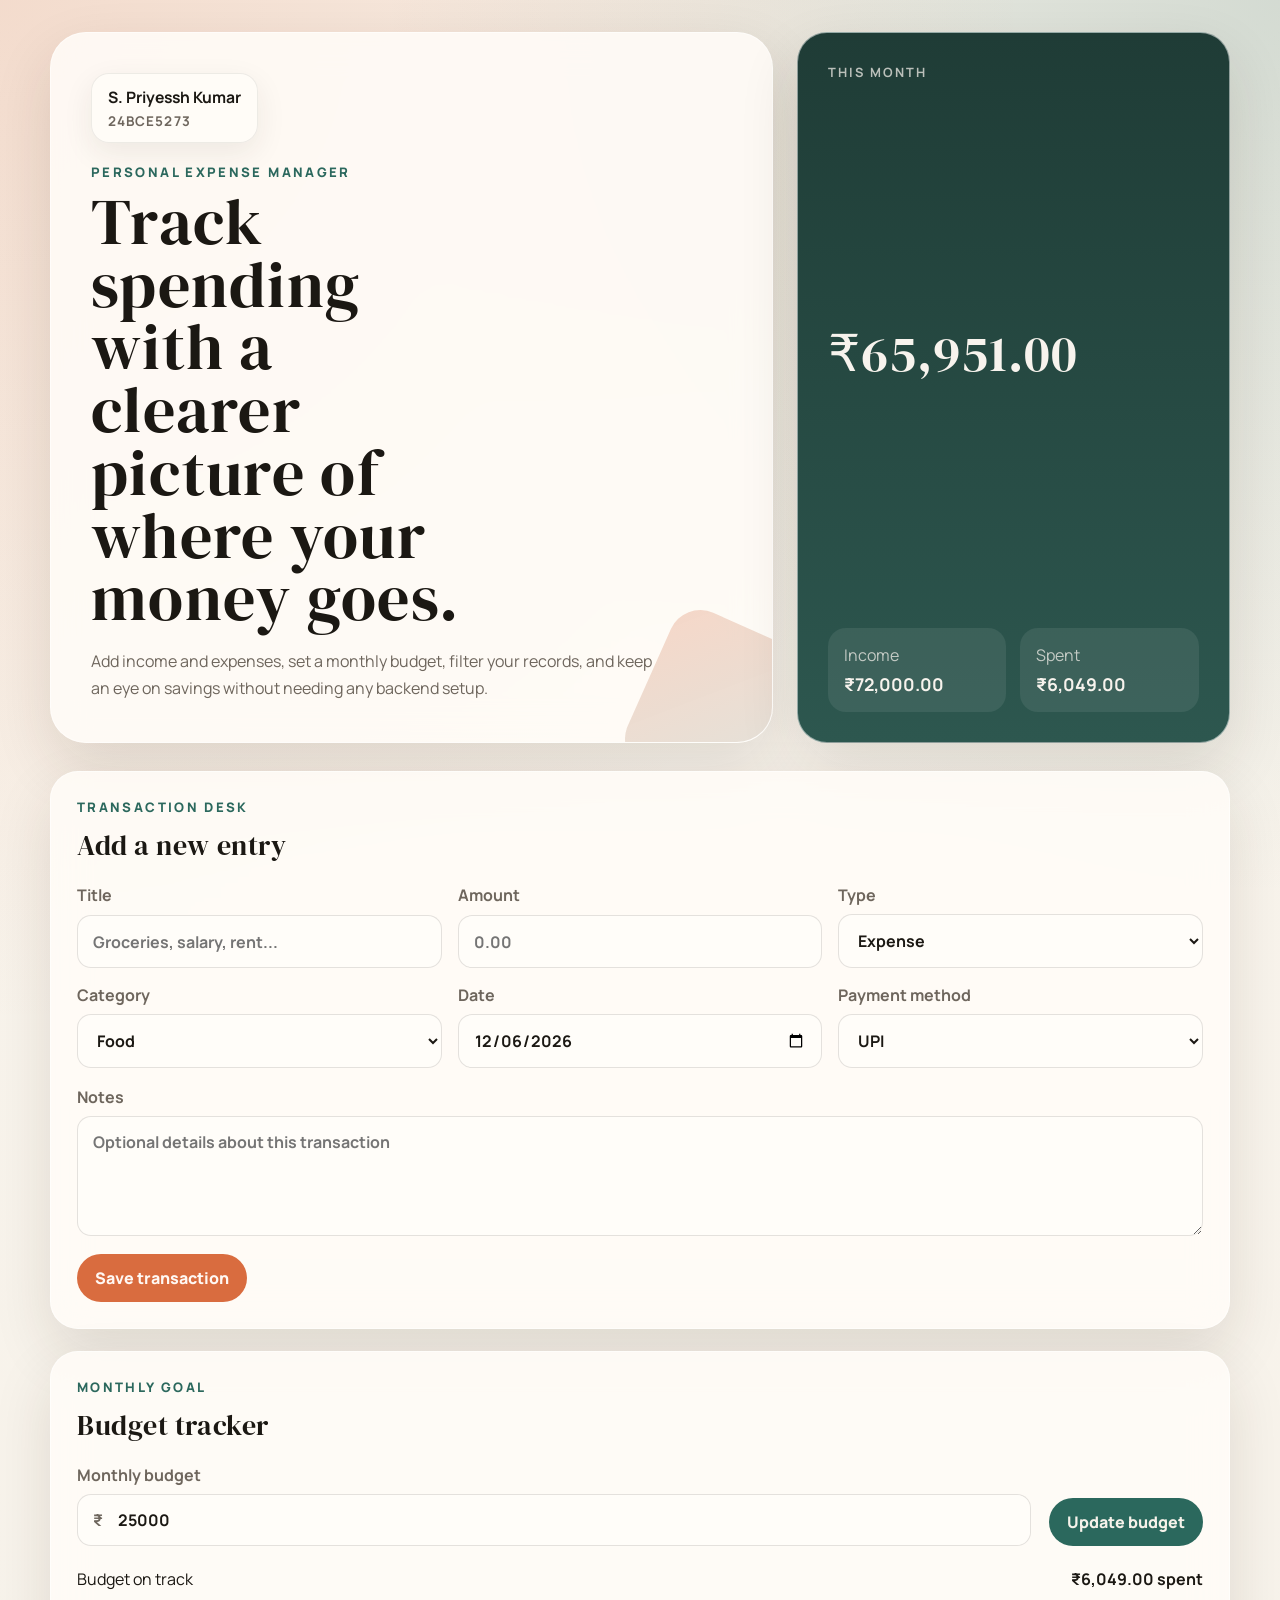
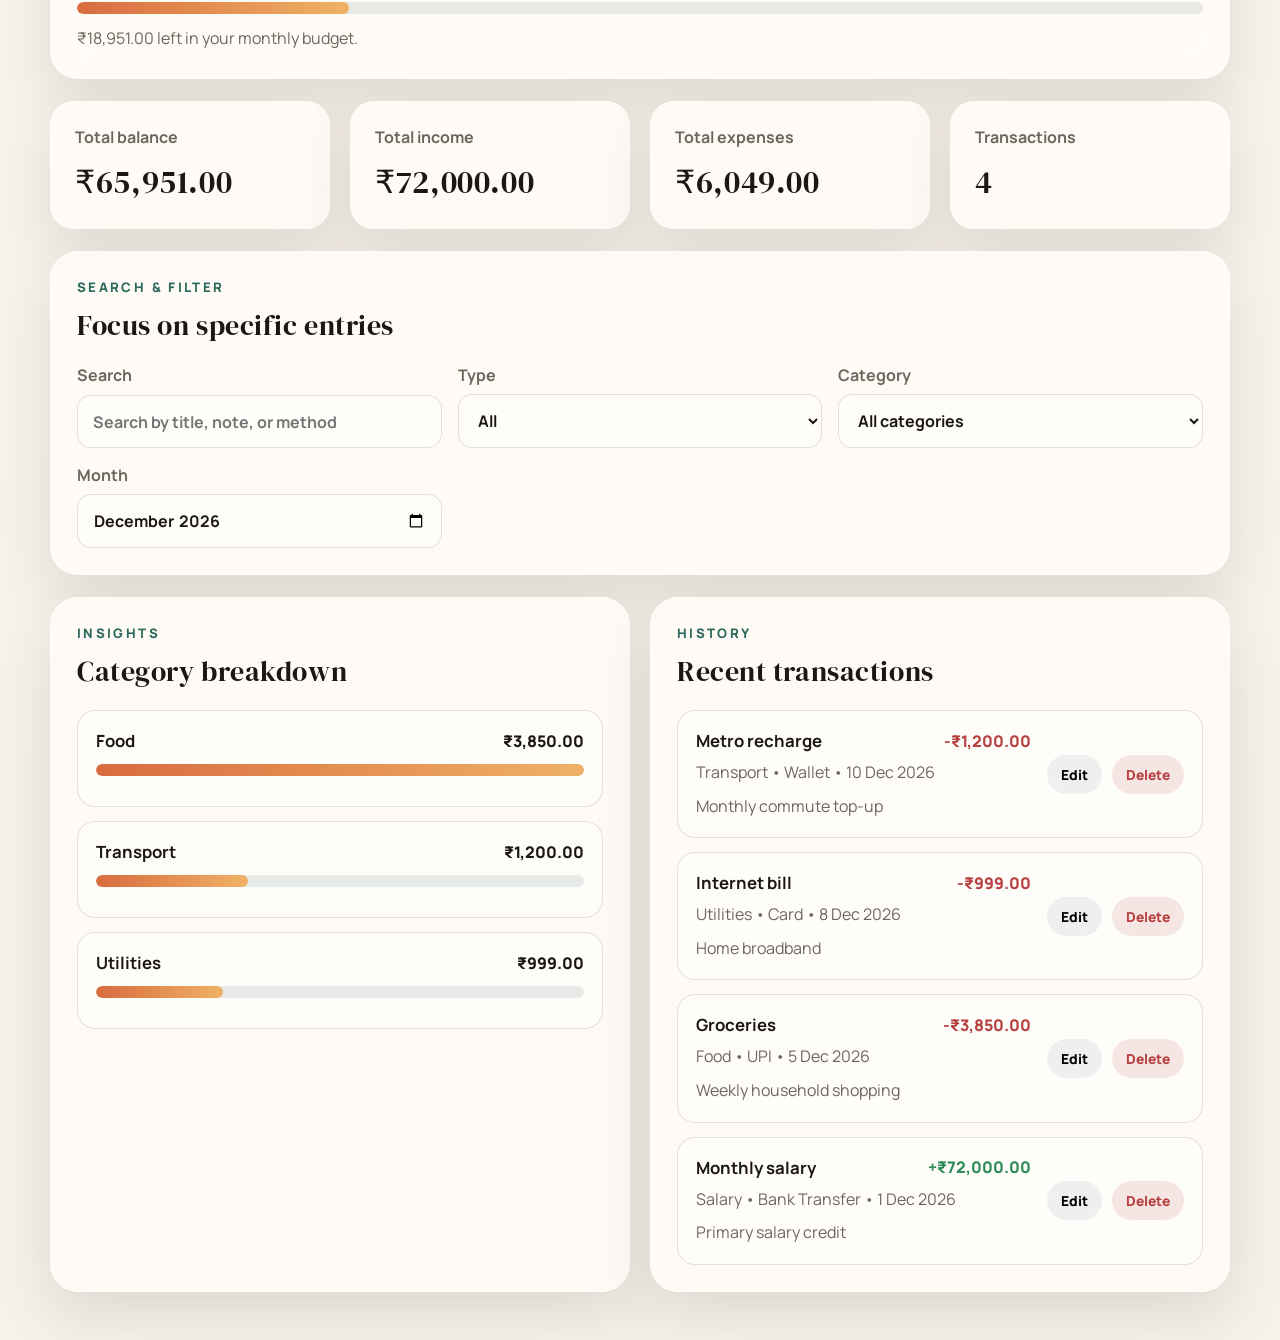
==== index.html @ 0be326af "Add files via upload" ====
<!DOCTYPE html>
<html lang="en">
<head>
  <meta charset="UTF-8">
  <meta name="viewport" content="width=device-width, initial-scale=1.0">
  <title>LedgerLeaf | Personal Expense Manager</title>
  <link rel="preconnect" href="https://fonts.googleapis.com">
  <link rel="preconnect" href="https://fonts.gstatic.com" crossorigin>
  <link href="https://fonts.googleapis.com/css2?family=DM+Serif+Display:ital@0;1&family=Manrope:wght@400;500;600;700;800&display=swap" rel="stylesheet">
  <link rel="stylesheet" href="styles.css">
</head>
<body>
  <div class="page-shell">
    <header class="hero">
      <div class="hero__copy">
        <div class="identity-badge" aria-label="Student details">
          <strong>S. Priyessh Kumar</strong>
          <span>24BCE5273</span>
        </div>
        <p class="eyebrow">Personal Expense Manager</p>
        <h1>Track spending with a clearer picture of where your money goes.</h1>
        <p class="hero__text">
          Add income and expenses, set a monthly budget, filter your records, and keep an eye on savings without needing any backend setup.
        </p>
      </div>
      <div class="hero__card">
        <p class="hero__label">This month</p>
        <h2 id="heroNet">₹0.00</h2>
        <div class="hero__stats">
          <div>
            <span>Income</span>
            <strong id="heroIncome">₹0.00</strong>
          </div>
          <div>
            <span>Spent</span>
            <strong id="heroExpense">₹0.00</strong>
          </div>
        </div>
      </div>
    </header>

    <main class="dashboard">
      <section class="panel panel--form">
        <div class="panel__header">
          <div>
            <p class="section-kicker">Transaction Desk</p>
            <h2 id="formTitle">Add a new entry</h2>
          </div>
          <button id="cancelEditBtn" class="button button--ghost hidden" type="button">Cancel edit</button>
        </div>

        <form id="transactionForm" class="transaction-form">
          <div class="form-grid">
            <label>
              <span>Title</span>
              <input id="title" name="title" type="text" placeholder="Groceries, salary, rent..." required>
            </label>

            <label>
              <span>Amount</span>
              <input id="amount" name="amount" type="number" min="0.01" step="0.01" placeholder="0.00" required>
            </label>

            <label>
              <span>Type</span>
              <select id="type" name="type" required>
                <option value="expense">Expense</option>
                <option value="income">Income</option>
              </select>
            </label>

            <label>
              <span>Category</span>
              <select id="category" name="category" required></select>
            </label>

            <label>
              <span>Date</span>
              <input id="date" name="date" type="date" required>
            </label>

            <label>
              <span>Payment method</span>
              <select id="paymentMethod" name="paymentMethod" required>
                <option value="UPI">UPI</option>
                <option value="Card">Card</option>
                <option value="Cash">Cash</option>
                <option value="Bank Transfer">Bank Transfer</option>
                <option value="Wallet">Wallet</option>
              </select>
            </label>
          </div>

          <label>
            <span>Notes</span>
            <textarea id="notes" name="notes" rows="4" placeholder="Optional details about this transaction"></textarea>
          </label>

          <div class="form-actions">
            <button class="button button--primary" id="submitBtn" type="submit">Save transaction</button>
          </div>
        </form>
      </section>

      <section class="panel panel--budget">
        <div class="panel__header">
          <div>
            <p class="section-kicker">Monthly Goal</p>
            <h2>Budget tracker</h2>
          </div>
        </div>

        <form id="budgetForm" class="budget-form">
          <label>
            <span>Monthly budget</span>
            <div class="budget-input">
              <span>₹</span>
              <input id="budgetInput" type="number" min="0" step="0.01" placeholder="Set your monthly limit">
            </div>
          </label>
          <button class="button button--secondary" type="submit">Update budget</button>
        </form>

        <div class="budget-progress">
          <div class="budget-progress__labels">
            <span id="budgetStatus">No budget set yet</span>
            <strong id="budgetSpent">₹0.00 spent</strong>
          </div>
          <div class="progress-track" aria-hidden="true">
            <div id="budgetBar" class="progress-fill"></div>
          </div>
          <p id="budgetMeta" class="muted">Set a budget to see how your expenses compare this month.</p>
        </div>
      </section>

      <section class="stats-grid">
        <article class="stat-card">
          <p>Total balance</p>
          <h3 id="totalBalance">₹0.00</h3>
        </article>
        <article class="stat-card">
          <p>Total income</p>
          <h3 id="totalIncome">₹0.00</h3>
        </article>
        <article class="stat-card">
          <p>Total expenses</p>
          <h3 id="totalExpenses">₹0.00</h3>
        </article>
        <article class="stat-card">
          <p>Transactions</p>
          <h3 id="transactionCount">0</h3>
        </article>
      </section>

      <section class="panel panel--filters">
        <div class="panel__header">
          <div>
            <p class="section-kicker">Search & Filter</p>
            <h2>Focus on specific entries</h2>
          </div>
        </div>

        <div class="filter-grid">
          <label>
            <span>Search</span>
            <input id="searchInput" type="search" placeholder="Search by title, note, or method">
          </label>
          <label>
            <span>Type</span>
            <select id="filterType">
              <option value="all">All</option>
              <option value="expense">Expense</option>
              <option value="income">Income</option>
            </select>
          </label>
          <label>
            <span>Category</span>
            <select id="filterCategory">
              <option value="all">All categories</option>
            </select>
          </label>
          <label>
            <span>Month</span>
            <input id="filterMonth" type="month">
          </label>
        </div>
      </section>

      <section class="content-grid">
        <section class="panel">
          <div class="panel__header">
            <div>
              <p class="section-kicker">Insights</p>
              <h2>Category breakdown</h2>
            </div>
          </div>
          <div id="insightsList" class="insights-list"></div>
        </section>

        <section class="panel">
          <div class="panel__header">
            <div>
              <p class="section-kicker">History</p>
              <h2>Recent transactions</h2>
            </div>
          </div>
          <div id="transactionList" class="transaction-list"></div>
        </section>
      </section>
    </main>
  </div>

  <template id="transactionItemTemplate">
    <article class="transaction-item">
      <div class="transaction-item__main">
        <div class="transaction-item__top">
          <h3 class="transaction-title"></h3>
          <p class="transaction-amount"></p>
        </div>
        <div class="transaction-meta"></div>
        <p class="transaction-notes"></p>
      </div>
      <div class="transaction-actions">
        <button class="button button--tiny edit-btn" type="button">Edit</button>
        <button class="button button--tiny button--danger delete-btn" type="button">Delete</button>
      </div>
    </article>
  </template>

  <template id="insightItemTemplate">
    <article class="insight-item">
      <div class="insight-item__head">
        <h3 class="insight-category"></h3>
        <strong class="insight-value"></strong>
      </div>
      <div class="progress-track" aria-hidden="true">
        <div class="insight-bar"></div>
      </div>
    </article>
  </template>

  <script src="script.js"></script>
</body>
</html>
---- styles.css ----
:root {
  --bg: #f6f2ea;
  --surface: rgba(255, 252, 247, 0.88);
  --text: #1b1813;
  --muted: #6e665d;
  --line: rgba(36, 29, 17, 0.12);
  --primary: #d96c3f;
  --primary-deep: #b75329;
  --secondary: #2b685d;
  --danger: #b74141;
  --income: #2e8b57;
  --expense: #b74141;
  --shadow: 0 24px 60px rgba(48, 35, 20, 0.12);
  --radius-lg: 28px;
}

* {
  box-sizing: border-box;
}

body {
  margin: 0;
  min-height: 100vh;
  font-family: "Manrope", sans-serif;
  color: var(--text);
  background:
    radial-gradient(circle at top left, rgba(217, 108, 63, 0.18), transparent 32%),
    radial-gradient(circle at top right, rgba(43, 104, 93, 0.18), transparent 28%),
    linear-gradient(180deg, #f9f4ec 0%, var(--bg) 100%);
}

button,
input,
select,
textarea {
  font: inherit;
}

.page-shell {
  width: min(1180px, calc(100% - 32px));
  margin: 0 auto;
  padding: 32px 0 48px;
}

.hero {
  display: grid;
  grid-template-columns: 1.5fr 0.9fr;
  gap: 24px;
  align-items: stretch;
  margin-bottom: 28px;
}

.hero__copy,
.hero__card,
.panel,
.stat-card {
  background: var(--surface);
  border: 1px solid rgba(255, 255, 255, 0.5);
  backdrop-filter: blur(18px);
  box-shadow: var(--shadow);
}

.hero__copy {
  border-radius: 36px;
  padding: 40px;
  position: relative;
  overflow: hidden;
}

.identity-badge {
  display: inline-grid;
  gap: 4px;
  margin-bottom: 20px;
  padding: 12px 16px;
  border-radius: 18px;
  background: rgba(255, 253, 249, 0.82);
  border: 1px solid rgba(36, 29, 17, 0.08);
  box-shadow: 0 10px 30px rgba(48, 35, 20, 0.08);
}

.identity-badge strong {
  font-size: 0.98rem;
}

.identity-badge span {
  color: var(--muted);
  font-size: 0.84rem;
  font-weight: 700;
  letter-spacing: 0.08em;
}

.hero__copy::after {
  content: "";
  position: absolute;
  inset: auto -40px -55px auto;
  width: 170px;
  height: 170px;
  border-radius: 32px;
  background: linear-gradient(135deg, rgba(217, 108, 63, 0.25), rgba(43, 104, 93, 0.15));
  transform: rotate(24deg);
}

.eyebrow,
.section-kicker {
  margin: 0 0 10px;
  color: var(--secondary);
  font-size: 0.82rem;
  text-transform: uppercase;
  letter-spacing: 0.18em;
  font-weight: 800;
}

.hero h1,
.panel h2,
.hero__card h2,
.stat-card h3 {
  margin: 0;
  font-family: "DM Serif Display", serif;
  font-weight: 400;
  letter-spacing: 0.02em;
}

.hero h1 {
  font-size: clamp(2.4rem, 5vw, 4.3rem);
  line-height: 0.98;
  max-width: 12ch;
}

.hero__text {
  max-width: 58ch;
  color: var(--muted);
  margin: 18px 0 0;
  line-height: 1.7;
}

.hero__card {
  border-radius: 30px;
  padding: 30px;
  display: flex;
  flex-direction: column;
  justify-content: space-between;
  background: linear-gradient(180deg, #1f3c36 0%, #2d574f 100%);
  color: #f7f3ed;
}

.hero__label {
  margin: 0;
  color: rgba(247, 243, 237, 0.72);
  text-transform: uppercase;
  letter-spacing: 0.16em;
  font-size: 0.8rem;
  font-weight: 700;
}

.hero__card h2 {
  margin: 14px 0 18px;
  font-size: clamp(2.2rem, 4vw, 3.5rem);
}

.hero__stats {
  display: grid;
  grid-template-columns: repeat(2, minmax(0, 1fr));
  gap: 14px;
}

.hero__stats div {
  padding: 16px;
  border-radius: 18px;
  background: rgba(255, 255, 255, 0.08);
}

.hero__stats span {
  color: rgba(247, 243, 237, 0.72);
}

.muted {
  color: var(--muted);
}

.hero__stats strong {
  display: block;
  margin-top: 6px;
  font-size: 1.1rem;
}

.dashboard {
  display: grid;
  gap: 22px;
}

.panel {
  border-radius: var(--radius-lg);
  padding: 26px;
}

.panel__header {
  display: flex;
  justify-content: space-between;
  gap: 16px;
  align-items: start;
  margin-bottom: 20px;
}

.panel h2 {
  font-size: 1.75rem;
}

.transaction-form,
.budget-form {
  display: grid;
  gap: 18px;
}

.form-grid,
.filter-grid {
  display: grid;
  grid-template-columns: repeat(3, minmax(0, 1fr));
  gap: 16px;
}

label {
  display: grid;
  gap: 8px;
  color: var(--muted);
  font-weight: 700;
}

input,
select,
textarea {
  width: 100%;
  border: 1px solid var(--line);
  border-radius: 14px;
  padding: 14px 15px;
  background: #fffdf9;
  color: var(--text);
  outline: none;
  transition: border-color 180ms ease, box-shadow 180ms ease, transform 180ms ease;
}

input:focus,
select:focus,
textarea:focus {
  border-color: rgba(217, 108, 63, 0.7);
  box-shadow: 0 0 0 4px rgba(217, 108, 63, 0.12);
}

textarea {
  resize: vertical;
  min-height: 120px;
}

.button {
  border: 0;
  border-radius: 999px;
  padding: 13px 18px;
  font-weight: 800;
  cursor: pointer;
  transition: transform 180ms ease, opacity 180ms ease, background 180ms ease;
}

.button:hover {
  transform: translateY(-1px);
}

.button--primary {
  background: var(--primary);
  color: #fff8f4;
}

.button--primary:hover {
  background: var(--primary-deep);
}

.button--secondary {
  background: var(--secondary);
  color: #f6f2ea;
}

.button--ghost {
  background: rgba(27, 24, 19, 0.06);
  color: var(--text);
}

.button--tiny {
  padding: 10px 14px;
  font-size: 0.86rem;
}

.button--danger {
  background: rgba(183, 65, 65, 0.12);
  color: var(--danger);
}

.hidden {
  display: none;
}

.budget-form {
  grid-template-columns: minmax(0, 1fr) auto;
  align-items: end;
}

.budget-input {
  display: grid;
  grid-template-columns: auto 1fr;
  align-items: center;
  border: 1px solid var(--line);
  border-radius: 14px;
  background: #fffdf9;
  overflow: hidden;
}

.budget-input span {
  padding-left: 15px;
  color: var(--muted);
}

.budget-input input {
  border: 0;
  box-shadow: none;
}

.budget-progress {
  margin-top: 22px;
}

.budget-progress__labels,
.insight-item__head,
.transaction-item__top {
  display: flex;
  justify-content: space-between;
  gap: 14px;
  align-items: center;
}

.progress-track {
  width: 100%;
  height: 12px;
  border-radius: 999px;
  overflow: hidden;
  background: rgba(43, 104, 93, 0.11);
  margin: 12px 0;
}

.progress-fill,
.insight-bar {
  height: 100%;
  width: 0;
  border-radius: inherit;
  background: linear-gradient(90deg, #d96c3f 0%, #efb166 100%);
  transition: width 280ms ease;
}

.stats-grid,
.content-grid {
  display: grid;
  grid-template-columns: repeat(2, minmax(0, 1fr));
  gap: 20px;
}

.stats-grid {
  grid-template-columns: repeat(4, minmax(0, 1fr));
}

.stat-card {
  padding: 24px;
  border-radius: 24px;
}

.stat-card p {
  margin: 0;
  color: var(--muted);
  font-weight: 700;
}

.stat-card h3 {
  margin-top: 12px;
  font-size: 2rem;
}

.insights-list,
.transaction-list {
  display: grid;
  gap: 14px;
}

.insight-item,
.transaction-item {
  border: 1px solid var(--line);
  border-radius: 18px;
  padding: 18px;
  background: #fffdf9;
}

.transaction-item {
  display: grid;
  grid-template-columns: minmax(0, 1fr) auto;
  gap: 16px;
  align-items: center;
}

.transaction-title,
.insight-category {
  margin: 0;
  font-size: 1.05rem;
}

.transaction-amount,
.insight-value {
  margin: 0;
  font-weight: 800;
}

.transaction-meta,
.transaction-notes,
#budgetMeta {
  margin: 8px 0 0;
  color: var(--muted);
  line-height: 1.6;
}

.transaction-notes:empty {
  display: none;
}

.transaction-actions {
  display: flex;
  gap: 10px;
}

.income {
  color: var(--income);
}

.expense {
  color: var(--expense);
}

.empty-state {
  margin: 0;
  padding: 18px;
  border-radius: 18px;
  background: rgba(43, 104, 93, 0.08);
  color: var(--muted);
}

@media (max-width: 980px) {
  .hero,
  .content-grid,
  .stats-grid,
  .form-grid,
  .filter-grid {
    grid-template-columns: 1fr;
  }

  .budget-form {
    grid-template-columns: 1fr;
  }

  .hero__copy {
    padding: 30px;
  }
}

@media (max-width: 640px) {
  .page-shell {
    width: min(100% - 18px, 100%);
    padding-top: 18px;
  }

  .panel,
  .hero__copy,
  .hero__card,
  .stat-card {
    border-radius: 22px;
    padding: 20px;
  }

  .transaction-item {
    grid-template-columns: 1fr;
  }

  .transaction-actions {
    justify-content: flex-start;
  }
}
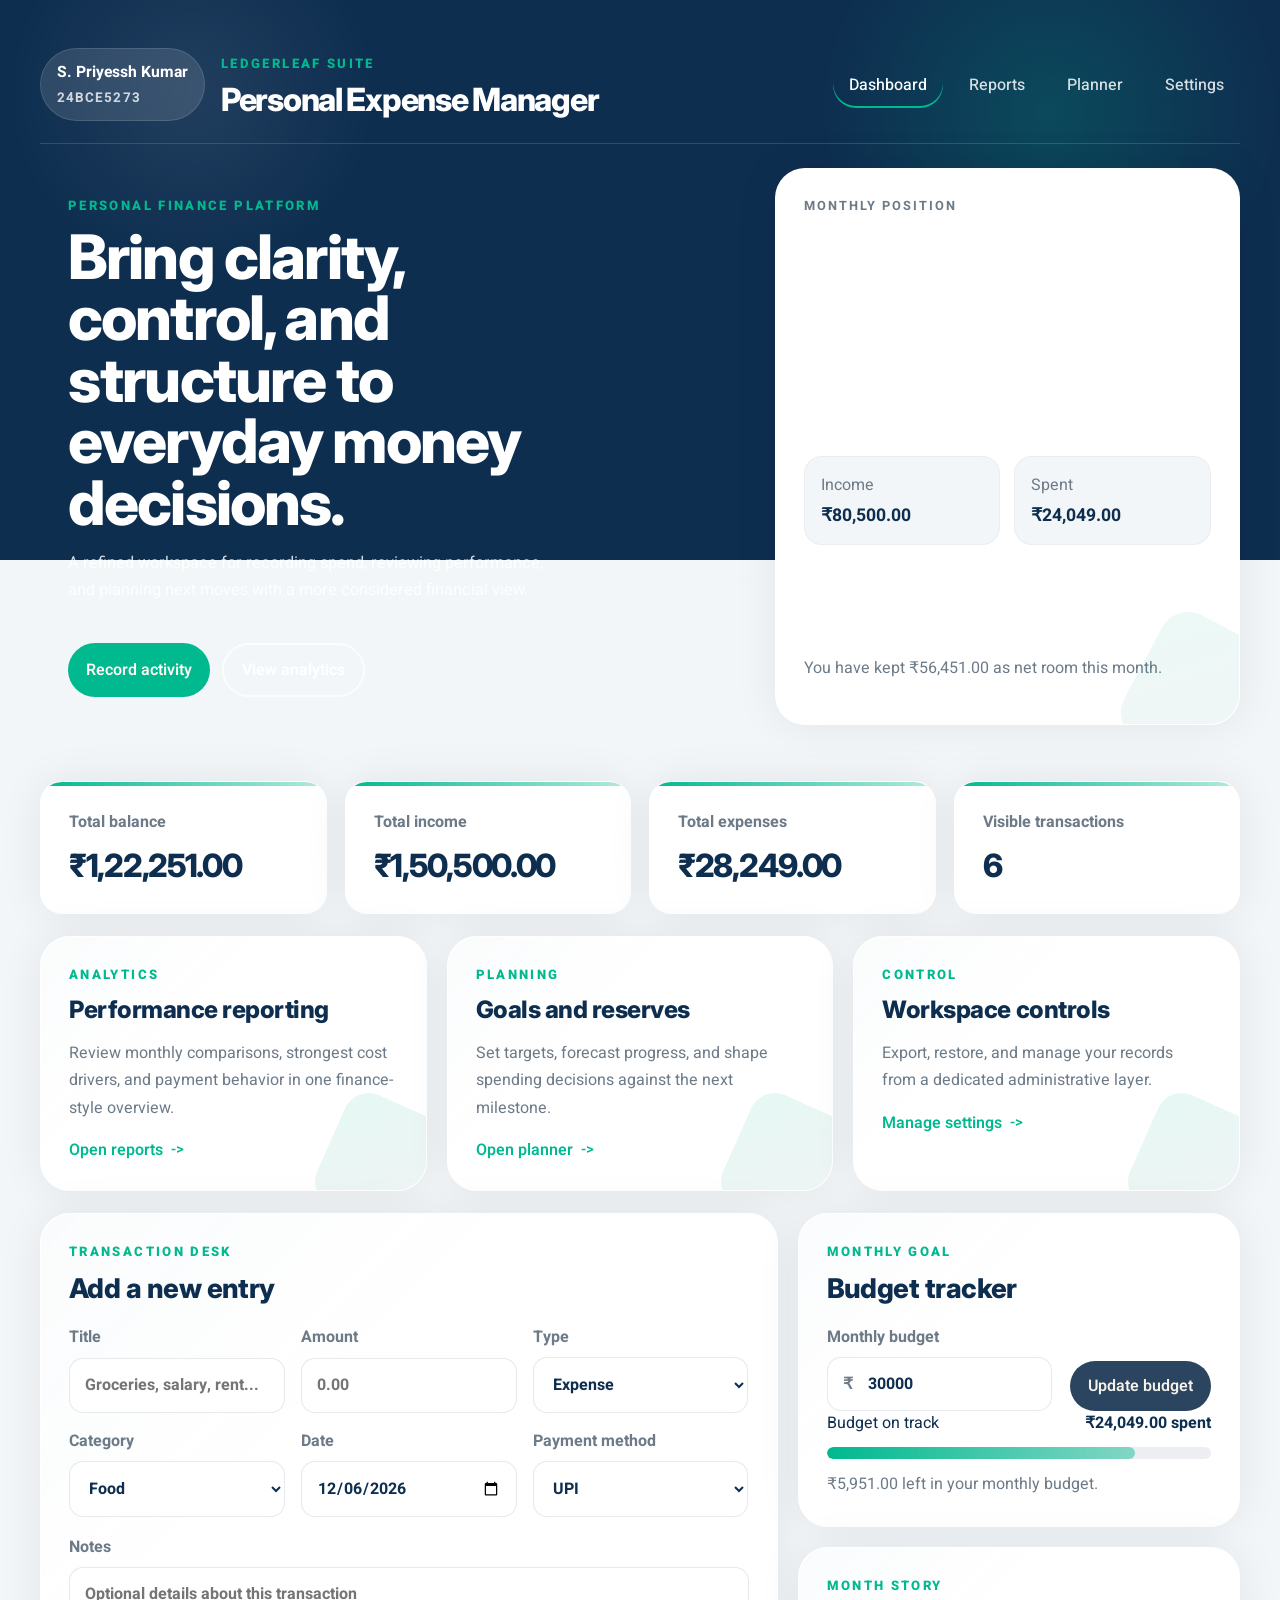
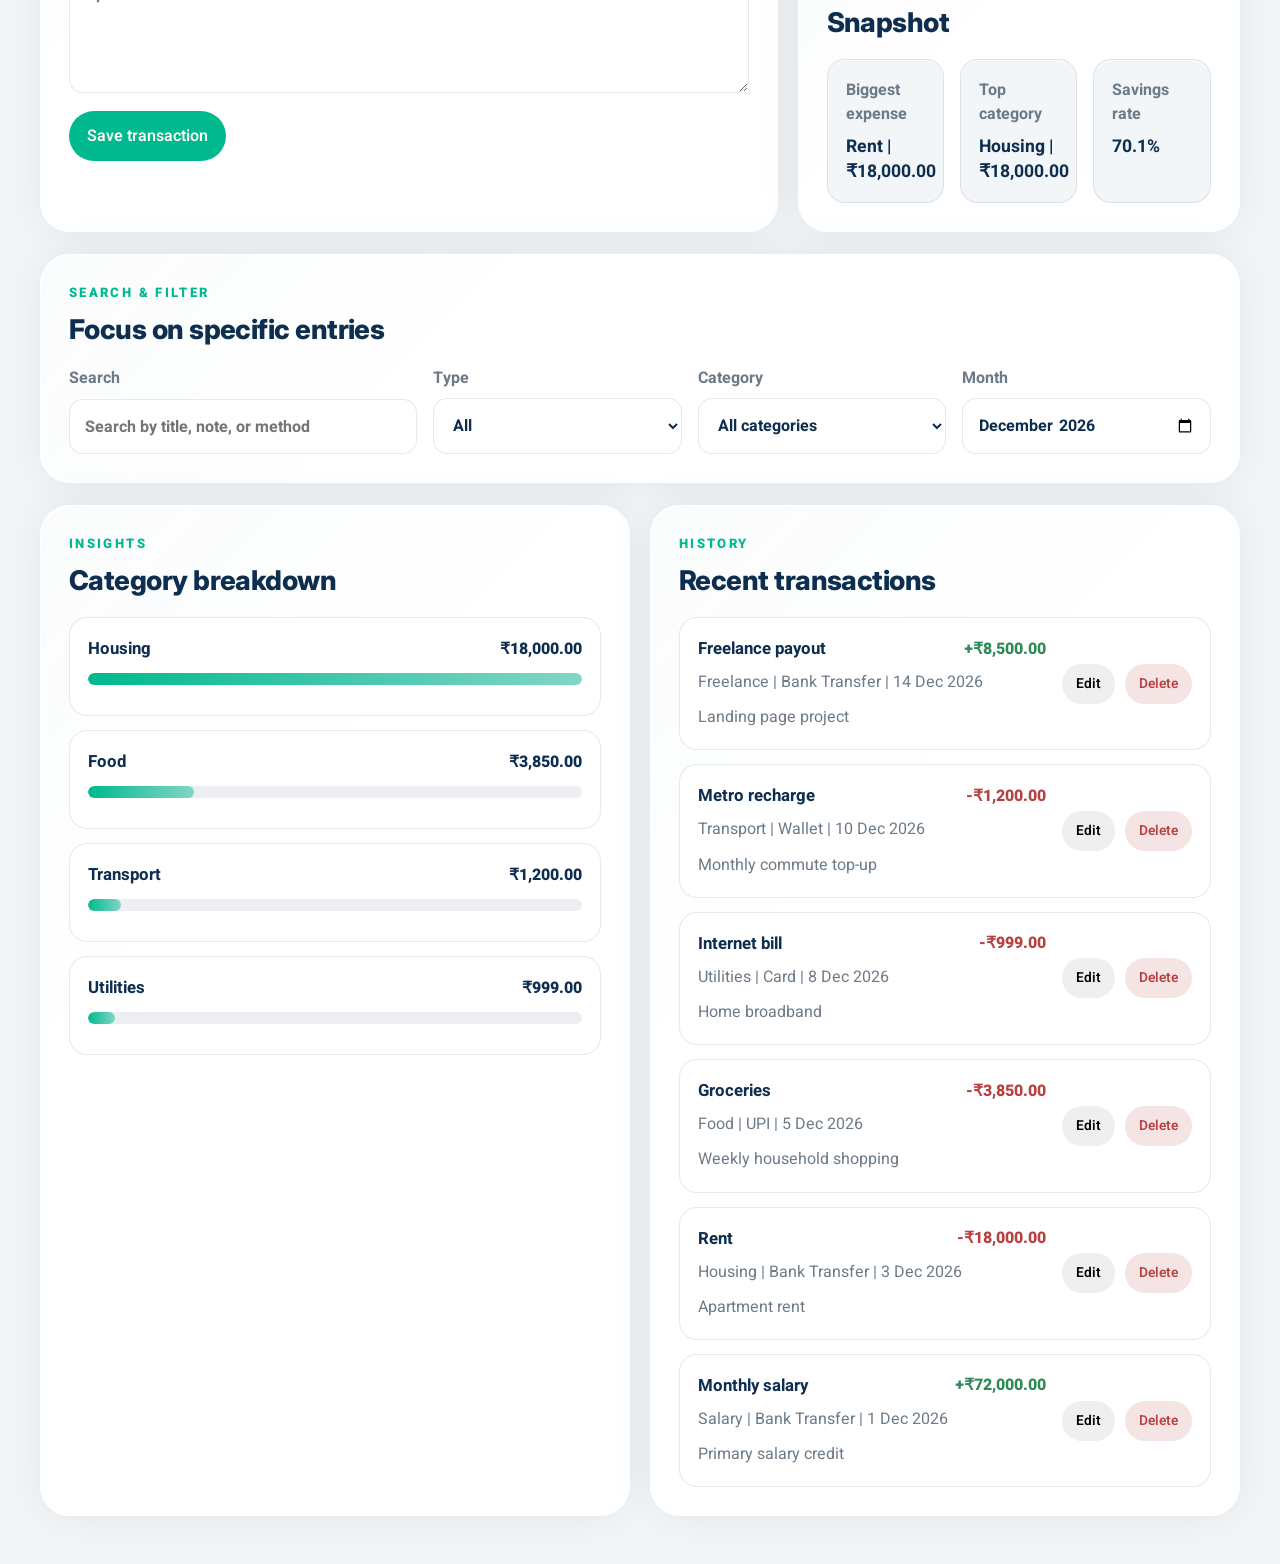
==== commit 1f6c9979: "Add files via upload" ====
--- a/index.html
+++ b/index.html
@@ -3,153 +3,216 @@
 <head>
   <meta charset="UTF-8">
   <meta name="viewport" content="width=device-width, initial-scale=1.0">
-  <title>LedgerLeaf | Personal Expense Manager</title>
+  <title>LedgerLeaf | Dashboard</title>
   <link rel="preconnect" href="https://fonts.googleapis.com">
   <link rel="preconnect" href="https://fonts.gstatic.com" crossorigin>
-  <link href="https://fonts.googleapis.com/css2?family=DM+Serif+Display:ital@0;1&family=Manrope:wght@400;500;600;700;800&display=swap" rel="stylesheet">
+  <link href="https://fonts.googleapis.com/css2?family=Heebo:wght@400;500;600&family=Inter:wght@700;800&display=swap" rel="stylesheet">
   <link rel="stylesheet" href="styles.css">
 </head>
-<body>
+<body data-page="dashboard">
   <div class="page-shell">
-    <header class="hero">
-      <div class="hero__copy">
+    <header class="topbar">
+      <div class="brand-lockup">
         <div class="identity-badge" aria-label="Student details">
           <strong>S. Priyessh Kumar</strong>
           <span>24BCE5273</span>
         </div>
-        <p class="eyebrow">Personal Expense Manager</p>
-        <h1>Track spending with a clearer picture of where your money goes.</h1>
+        <div>
+          <p class="eyebrow">LedgerLeaf Suite</p>
+          <h1 class="brand-title">Personal Expense Manager</h1>
+        </div>
+      </div>
+      <nav class="nav-pills" aria-label="Primary">
+        <a class="nav-pill is-active" href="index.html">Dashboard</a>
+        <a class="nav-pill" href="reports.html">Reports</a>
+        <a class="nav-pill" href="planner.html">Planner</a>
+        <a class="nav-pill" href="settings.html">Settings</a>
+      </nav>
+    </header>
+
+    <section class="hero">
+      <div class="hero__copy">
+        <p class="eyebrow">Personal Finance Platform</p>
+        <h2>Bring clarity, control, and structure to everyday money decisions.</h2>
         <p class="hero__text">
-          Add income and expenses, set a monthly budget, filter your records, and keep an eye on savings without needing any backend setup.
+          A refined workspace for recording spend, reviewing performance, and planning next moves with a more considered financial view.
         </p>
+        <div class="hero-links">
+          <a class="button button--primary" href="#transactionForm">Record activity</a>
+          <a class="button button--ghost" href="reports.html">View analytics</a>
+        </div>
       </div>
       <div class="hero__card">
-        <p class="hero__label">This month</p>
-        <h2 id="heroNet">₹0.00</h2>
+        <p class="hero__label">Monthly position</p>
+        <h2 id="heroNet">&#8377;0.00</h2>
         <div class="hero__stats">
           <div>
             <span>Income</span>
-            <strong id="heroIncome">₹0.00</strong>
+            <strong id="heroIncome">&#8377;0.00</strong>
           </div>
           <div>
             <span>Spent</span>
-            <strong id="heroExpense">₹0.00</strong>
-          </div>
-        </div>
-      </div>
-    </header>
+            <strong id="heroExpense">&#8377;0.00</strong>
+          </div>
+        </div>
+        <p id="smartSummary" class="hero__summary">A sharper month starts with a few clean entries.</p>
+      </div>
+    </section>
 
     <main class="dashboard">
-      <section class="panel panel--form">
-        <div class="panel__header">
-          <div>
-            <p class="section-kicker">Transaction Desk</p>
-            <h2 id="formTitle">Add a new entry</h2>
-          </div>
-          <button id="cancelEditBtn" class="button button--ghost hidden" type="button">Cancel edit</button>
-        </div>
-
-        <form id="transactionForm" class="transaction-form">
-          <div class="form-grid">
-            <label>
-              <span>Title</span>
-              <input id="title" name="title" type="text" placeholder="Groceries, salary, rent..." required>
-            </label>
-
-            <label>
-              <span>Amount</span>
-              <input id="amount" name="amount" type="number" min="0.01" step="0.01" placeholder="0.00" required>
-            </label>
-
-            <label>
-              <span>Type</span>
-              <select id="type" name="type" required>
-                <option value="expense">Expense</option>
-                <option value="income">Income</option>
-              </select>
-            </label>
-
-            <label>
-              <span>Category</span>
-              <select id="category" name="category" required></select>
-            </label>
-
-            <label>
-              <span>Date</span>
-              <input id="date" name="date" type="date" required>
-            </label>
-
-            <label>
-              <span>Payment method</span>
-              <select id="paymentMethod" name="paymentMethod" required>
-                <option value="UPI">UPI</option>
-                <option value="Card">Card</option>
-                <option value="Cash">Cash</option>
-                <option value="Bank Transfer">Bank Transfer</option>
-                <option value="Wallet">Wallet</option>
-              </select>
-            </label>
-          </div>
-
-          <label>
-            <span>Notes</span>
-            <textarea id="notes" name="notes" rows="4" placeholder="Optional details about this transaction"></textarea>
-          </label>
-
-          <div class="form-actions">
-            <button class="button button--primary" id="submitBtn" type="submit">Save transaction</button>
-          </div>
-        </form>
-      </section>
-
-      <section class="panel panel--budget">
-        <div class="panel__header">
-          <div>
-            <p class="section-kicker">Monthly Goal</p>
-            <h2>Budget tracker</h2>
-          </div>
-        </div>
-
-        <form id="budgetForm" class="budget-form">
-          <label>
-            <span>Monthly budget</span>
-            <div class="budget-input">
-              <span>₹</span>
-              <input id="budgetInput" type="number" min="0" step="0.01" placeholder="Set your monthly limit">
-            </div>
-          </label>
-          <button class="button button--secondary" type="submit">Update budget</button>
-        </form>
-
-        <div class="budget-progress">
-          <div class="budget-progress__labels">
-            <span id="budgetStatus">No budget set yet</span>
-            <strong id="budgetSpent">₹0.00 spent</strong>
-          </div>
-          <div class="progress-track" aria-hidden="true">
-            <div id="budgetBar" class="progress-fill"></div>
-          </div>
-          <p id="budgetMeta" class="muted">Set a budget to see how your expenses compare this month.</p>
-        </div>
-      </section>
-
       <section class="stats-grid">
         <article class="stat-card">
           <p>Total balance</p>
-          <h3 id="totalBalance">₹0.00</h3>
+          <h3 id="totalBalance">&#8377;0.00</h3>
         </article>
         <article class="stat-card">
           <p>Total income</p>
-          <h3 id="totalIncome">₹0.00</h3>
+          <h3 id="totalIncome">&#8377;0.00</h3>
         </article>
         <article class="stat-card">
           <p>Total expenses</p>
-          <h3 id="totalExpenses">₹0.00</h3>
+          <h3 id="totalExpenses">&#8377;0.00</h3>
         </article>
         <article class="stat-card">
-          <p>Transactions</p>
+          <p>Visible transactions</p>
           <h3 id="transactionCount">0</h3>
         </article>
+      </section>
+
+      <section class="quick-grid">
+        <article class="panel shortcut-card">
+          <p class="section-kicker">Analytics</p>
+          <h2>Performance reporting</h2>
+          <p class="muted">Review monthly comparisons, strongest cost drivers, and payment behavior in one finance-style overview.</p>
+          <a class="text-link" href="reports.html">Open reports</a>
+        </article>
+        <article class="panel shortcut-card">
+          <p class="section-kicker">Planning</p>
+          <h2>Goals and reserves</h2>
+          <p class="muted">Set targets, forecast progress, and shape spending decisions against the next milestone.</p>
+          <a class="text-link" href="planner.html">Open planner</a>
+        </article>
+        <article class="panel shortcut-card">
+          <p class="section-kicker">Control</p>
+          <h2>Workspace controls</h2>
+          <p class="muted">Export, restore, and manage your records from a dedicated administrative layer.</p>
+          <a class="text-link" href="settings.html">Manage settings</a>
+        </article>
+      </section>
+
+      <section class="layout-grid">
+        <section class="panel panel--form">
+          <div class="panel__header">
+            <div>
+              <p class="section-kicker">Transaction Desk</p>
+              <h2 id="formTitle">Add a new entry</h2>
+            </div>
+            <button id="cancelEditBtn" class="button button--ghost hidden" type="button">Cancel edit</button>
+          </div>
+
+          <form id="transactionForm" class="transaction-form">
+            <div class="form-grid">
+              <label>
+                <span>Title</span>
+                <input id="title" name="title" type="text" placeholder="Groceries, salary, rent..." required>
+              </label>
+              <label>
+                <span>Amount</span>
+                <input id="amount" name="amount" type="number" min="0.01" step="0.01" placeholder="0.00" required>
+              </label>
+              <label>
+                <span>Type</span>
+                <select id="type" name="type" required>
+                  <option value="expense">Expense</option>
+                  <option value="income">Income</option>
+                </select>
+              </label>
+              <label>
+                <span>Category</span>
+                <select id="category" name="category" required></select>
+              </label>
+              <label>
+                <span>Date</span>
+                <input id="date" name="date" type="date" required>
+              </label>
+              <label>
+                <span>Payment method</span>
+                <select id="paymentMethod" name="paymentMethod" required>
+                  <option value="UPI">UPI</option>
+                  <option value="Card">Card</option>
+                  <option value="Cash">Cash</option>
+                  <option value="Bank Transfer">Bank Transfer</option>
+                  <option value="Wallet">Wallet</option>
+                </select>
+              </label>
+            </div>
+
+            <label>
+              <span>Notes</span>
+              <textarea id="notes" name="notes" rows="4" placeholder="Optional details about this transaction"></textarea>
+            </label>
+
+            <div class="form-actions">
+              <button class="button button--primary" id="submitBtn" type="submit">Save transaction</button>
+            </div>
+          </form>
+        </section>
+
+        <section class="stack-grid">
+          <section class="panel panel--budget">
+            <div class="panel__header">
+              <div>
+                <p class="section-kicker">Monthly Goal</p>
+                <h2>Budget tracker</h2>
+              </div>
+            </div>
+
+            <form id="budgetForm" class="budget-form">
+              <label>
+                <span>Monthly budget</span>
+                <div class="budget-input">
+                  <span>&#8377;</span>
+                  <input id="budgetInput" type="number" min="0" step="0.01" placeholder="Set your monthly limit">
+                </div>
+              </label>
+              <button class="button button--secondary" type="submit">Update budget</button>
+            </form>
+
+            <div class="budget-progress">
+              <div class="budget-progress__labels">
+                <span id="budgetStatus">No budget set yet</span>
+                <strong id="budgetSpent">&#8377;0.00 spent</strong>
+              </div>
+              <div class="progress-track" aria-hidden="true">
+                <div id="budgetBar" class="progress-fill"></div>
+              </div>
+              <p id="budgetMeta" class="muted">Set a budget to see how your expenses compare this month.</p>
+            </div>
+          </section>
+
+          <section class="panel">
+            <div class="panel__header">
+              <div>
+                <p class="section-kicker">Month Story</p>
+                <h2>Snapshot</h2>
+              </div>
+            </div>
+            <div class="mini-metrics">
+              <article>
+                <span>Biggest expense</span>
+                <strong id="largestExpenseLabel">No expenses yet</strong>
+              </article>
+              <article>
+                <span>Top category</span>
+                <strong id="topCategoryLabel">Waiting for data</strong>
+              </article>
+              <article>
+                <span>Savings rate</span>
+                <strong id="savingsRateLabel">0%</strong>
+              </article>
+            </div>
+          </section>
+        </section>
       </section>
 
       <section class="panel panel--filters">
@@ -160,7 +223,7 @@
           </div>
         </div>
 
-        <div class="filter-grid">
+        <div class="filter-grid filter-grid--wide">
           <label>
             <span>Search</span>
             <input id="searchInput" type="search" placeholder="Search by title, note, or method">
--- a/styles.css
+++ b/styles.css
@@ -1,34 +1,74 @@
 :root {
-  --bg: #f6f2ea;
-  --surface: rgba(255, 252, 247, 0.88);
-  --text: #1b1813;
-  --muted: #6e665d;
-  --line: rgba(36, 29, 17, 0.12);
-  --primary: #d96c3f;
-  --primary-deep: #b75329;
-  --secondary: #2b685d;
+  --bg: #f3f6f8;
+  --surface: rgba(255, 255, 255, 0.94);
+  --surface-strong: #ffffff;
+  --text: #0e2e50;
+  --muted: #6d7b88;
+  --line: rgba(14, 46, 80, 0.1);
+  --primary: #00b98e;
+  --primary-deep: #009f7a;
+  --secondary: #2b4560;
+  --secondary-deep: #0e2e50;
   --danger: #b74141;
   --income: #2e8b57;
   --expense: #b74141;
-  --shadow: 0 24px 60px rgba(48, 35, 20, 0.12);
+  --shadow: 0 0 45px rgba(0, 0, 0, 0.07);
   --radius-lg: 28px;
 }
 
 * {
   box-sizing: border-box;
+}
+
+html {
+  scroll-behavior: smooth;
 }
 
 body {
   margin: 0;
   min-height: 100vh;
-  font-family: "Manrope", sans-serif;
+  font-family: "Heebo", "Manrope", sans-serif;
   color: var(--text);
   background:
-    radial-gradient(circle at top left, rgba(217, 108, 63, 0.18), transparent 32%),
-    radial-gradient(circle at top right, rgba(43, 104, 93, 0.18), transparent 28%),
-    linear-gradient(180deg, #f9f4ec 0%, var(--bg) 100%);
-}
-
+    linear-gradient(180deg, #0e2e50 0px, #0e2e50 560px, var(--bg) 560px, var(--bg) 100%);
+  position: relative;
+}
+
+body::before,
+body::after {
+  content: "";
+  position: fixed;
+  inset: auto;
+  pointer-events: none;
+  z-index: 0;
+  filter: blur(8px);
+}
+
+body::before {
+  top: 0;
+  left: 0;
+  width: 100%;
+  height: 620px;
+  border-radius: 0;
+  background:
+    radial-gradient(circle at 82% 18%, rgba(0, 185, 142, 0.2), transparent 20%),
+    radial-gradient(circle at 15% 15%, rgba(255, 255, 255, 0.08), transparent 16%);
+  transform: none;
+  filter: none;
+}
+
+body::after {
+  top: 500px;
+  left: 0;
+  width: 100%;
+  height: 120px;
+  border-radius: 0;
+  background:
+    radial-gradient(120% 140px at 50% 0%, transparent 60%, var(--bg) 61%);
+  filter: none;
+}
+
+a,
 button,
 input,
 select,
@@ -36,116 +76,237 @@
   font: inherit;
 }
 
+a {
+  color: inherit;
+  text-decoration: none;
+}
+
 .page-shell {
-  width: min(1180px, calc(100% - 32px));
+  width: min(1200px, calc(100% - 32px));
   margin: 0 auto;
-  padding: 32px 0 48px;
-}
-
-.hero {
-  display: grid;
-  grid-template-columns: 1.5fr 0.9fr;
-  gap: 24px;
-  align-items: stretch;
-  margin-bottom: 28px;
-}
-
+  padding: 26px 0 48px;
+  position: relative;
+  z-index: 1;
+}
+
+.topbar,
 .hero__copy,
 .hero__card,
 .panel,
-.stat-card {
+.stat-card,
+.subhero {
   background: var(--surface);
   border: 1px solid rgba(255, 255, 255, 0.5);
-  backdrop-filter: blur(18px);
   box-shadow: var(--shadow);
 }
 
-.hero__copy {
-  border-radius: 36px;
-  padding: 40px;
-  position: relative;
-  overflow: hidden;
+.topbar {
+  display: flex;
+  justify-content: space-between;
+  gap: 18px;
+  align-items: center;
+  padding: 22px 0;
+  border-radius: 0;
+  margin-bottom: 24px;
+  position: relative;
+  z-index: 10;
+  background: transparent;
+  box-shadow: none;
+  border: 0;
+  border-bottom: 1px solid rgba(255, 255, 255, 0.14);
+}
+
+.brand-lockup {
+  display: flex;
+  gap: 16px;
+  align-items: center;
+}
+
+.brand-title,
+.hero h2,
+.panel h2,
+.stat-card h3,
+.subhero h2 {
+  margin: 0;
+  font-family: "Inter", "Manrope", sans-serif;
+  font-weight: 800;
+  letter-spacing: -0.04em;
+}
+
+.brand-title {
+  font-size: 2rem;
+  line-height: 1;
+  color: #ffffff;
 }
 
 .identity-badge {
   display: inline-grid;
   gap: 4px;
-  margin-bottom: 20px;
   padding: 12px 16px;
-  border-radius: 18px;
-  background: rgba(255, 253, 249, 0.82);
-  border: 1px solid rgba(36, 29, 17, 0.08);
-  box-shadow: 0 10px 30px rgba(48, 35, 20, 0.08);
+  border-radius: 999px;
+  background: rgba(255, 255, 255, 0.12);
+  border: 1px solid rgba(255, 255, 255, 0.12);
+  box-shadow: none;
+  backdrop-filter: blur(10px);
 }
 
 .identity-badge strong {
   font-size: 0.98rem;
+  color: #ffffff;
 }
 
 .identity-badge span {
-  color: var(--muted);
+  color: rgba(255, 255, 255, 0.78);
   font-size: 0.84rem;
   font-weight: 700;
   letter-spacing: 0.08em;
 }
 
-.hero__copy::after {
-  content: "";
-  position: absolute;
-  inset: auto -40px -55px auto;
-  width: 170px;
-  height: 170px;
-  border-radius: 32px;
-  background: linear-gradient(135deg, rgba(217, 108, 63, 0.25), rgba(43, 104, 93, 0.15));
-  transform: rotate(24deg);
-}
-
 .eyebrow,
 .section-kicker {
   margin: 0 0 10px;
-  color: var(--secondary);
+  color: var(--primary);
   font-size: 0.82rem;
   text-transform: uppercase;
   letter-spacing: 0.18em;
   font-weight: 800;
 }
 
-.hero h1,
-.panel h2,
-.hero__card h2,
-.stat-card h3 {
-  margin: 0;
-  font-family: "DM Serif Display", serif;
-  font-weight: 400;
-  letter-spacing: 0.02em;
-}
-
-.hero h1 {
-  font-size: clamp(2.4rem, 5vw, 4.3rem);
-  line-height: 0.98;
-  max-width: 12ch;
-}
-
-.hero__text {
-  max-width: 58ch;
-  color: var(--muted);
-  margin: 18px 0 0;
-  line-height: 1.7;
-}
-
-.hero__card {
+.nav-pills {
+  display: flex;
+  gap: 10px;
+  flex-wrap: wrap;
+}
+
+.nav-pill {
+  padding: 11px 16px;
+  border-radius: 999px;
+  background: transparent;
+  font-weight: 500;
+  color: rgba(255, 255, 255, 0.84);
+  border: 0;
+  transition: transform 180ms ease, background 180ms ease, color 180ms ease, border-color 180ms ease, box-shadow 180ms ease;
+}
+
+.nav-pill:hover,
+.nav-pill.is-active {
+  color: #ffffff;
+  background: transparent;
+  box-shadow: inset 0 -2px 0 var(--primary);
+}
+
+.hero {
+  display: grid;
+  grid-template-columns: 1.45fr 0.95fr;
+  gap: 24px;
+  margin-bottom: 56px;
+  align-items: stretch;
+}
+
+.hero__copy,
+.hero__card,
+.panel,
+.stat-card,
+.subhero {
   border-radius: 30px;
-  padding: 30px;
+}
+
+.hero__copy,
+.hero__card,
+.subhero,
+.panel,
+.stat-card {
+  padding: 28px;
+}
+
+.hero__copy {
+  position: relative;
+  overflow: hidden;
+  background: transparent;
+  box-shadow: none;
+  border: 0;
+  min-height: 330px;
   display: flex;
   flex-direction: column;
+  justify-content: center;
+}
+
+.hero__copy::after {
+  display: none;
+}
+
+.hero__copy::before {
+  display: none;
+}
+
+.hero h2,
+.subhero h2 {
+  font-size: clamp(2rem, 4.8vw, 4rem);
+  line-height: 1;
+  max-width: 13ch;
+  letter-spacing: -0.03em;
+}
+
+.hero h2 {
+  color: #ffffff;
+}
+
+.hero__text,
+.muted,
+.transaction-meta,
+.transaction-notes,
+#budgetMeta,
+.planner-note {
+  color: var(--muted);
+  line-height: 1.7;
+}
+
+.hero__text {
+  max-width: 55ch;
+  font-size: 1.02rem;
+  color: rgba(255, 255, 255, 0.82);
+}
+
+.hero-links,
+.settings-actions {
+  display: flex;
+  gap: 12px;
+  flex-wrap: wrap;
+  margin-top: 22px;
+}
+
+.hero__card {
+  display: flex;
+  flex-direction: column;
+  gap: 18px;
   justify-content: space-between;
-  background: linear-gradient(180deg, #1f3c36 0%, #2d574f 100%);
-  color: #f7f3ed;
+  background: #ffffff;
+  color: var(--text);
+  position: relative;
+  overflow: hidden;
+  min-height: 330px;
+}
+
+.hero__card::after {
+  content: "";
+  position: absolute;
+  right: -36px;
+  bottom: -42px;
+  width: 140px;
+  height: 140px;
+  border-radius: 30px;
+  background: linear-gradient(135deg, rgba(0, 185, 142, 0.08), rgba(14, 46, 80, 0.05));
+  transform: rotate(28deg);
+}
+
+.hero__label,
+.hero__summary,
+.hero__stats span {
+  color: var(--muted);
 }
 
 .hero__label {
   margin: 0;
-  color: rgba(247, 243, 237, 0.72);
   text-transform: uppercase;
   letter-spacing: 0.16em;
   font-size: 0.8rem;
@@ -153,8 +314,8 @@
 }
 
 .hero__card h2 {
-  margin: 14px 0 18px;
-  font-size: clamp(2.2rem, 4vw, 3.5rem);
+  font-size: clamp(2.1rem, 4vw, 3.5rem);
+  max-width: unset;
 }
 
 .hero__stats {
@@ -166,15 +327,9 @@
 .hero__stats div {
   padding: 16px;
   border-radius: 18px;
-  background: rgba(255, 255, 255, 0.08);
-}
-
-.hero__stats span {
-  color: rgba(247, 243, 237, 0.72);
-}
-
-.muted {
-  color: var(--muted);
+  background: var(--bg);
+  border: 1px solid rgba(14, 46, 80, 0.04);
+  backdrop-filter: none;
 }
 
 .hero__stats strong {
@@ -188,9 +343,62 @@
   gap: 22px;
 }
 
-.panel {
-  border-radius: var(--radius-lg);
-  padding: 26px;
+.stats-grid {
+  display: grid;
+  grid-template-columns: repeat(4, minmax(0, 1fr));
+  gap: 18px;
+}
+
+.stat-card p {
+  margin: 0;
+  color: var(--muted);
+  font-weight: 700;
+}
+
+.stat-card h3 {
+  margin-top: 12px;
+  font-size: 2rem;
+}
+
+.stat-card {
+  position: relative;
+  overflow: hidden;
+  background: #ffffff;
+  border-radius: 22px;
+}
+
+.stat-card::after {
+  content: "";
+  position: absolute;
+  inset: 0 auto auto 0;
+  width: 100%;
+  height: 4px;
+  background: linear-gradient(90deg, var(--primary), rgba(0, 185, 142, 0.3));
+}
+
+.quick-grid,
+.content-grid,
+.layout-grid {
+  display: grid;
+  grid-template-columns: repeat(3, minmax(0, 1fr));
+  gap: 20px;
+}
+
+.layout-grid {
+  grid-template-columns: 1.5fr 0.9fr;
+}
+
+.content-grid {
+  grid-template-columns: repeat(2, minmax(0, 1fr));
+}
+
+.content-grid--reports {
+  align-items: start;
+}
+
+.stack-grid {
+  display: grid;
+  gap: 20px;
 }
 
 .panel__header {
@@ -202,7 +410,69 @@
 }
 
 .panel h2 {
-  font-size: 1.75rem;
+  font-size: 1.7rem;
+  letter-spacing: -0.02em;
+}
+
+.panel,
+.stat-card,
+.subhero {
+  box-shadow: var(--shadow);
+}
+
+.panel {
+  position: relative;
+}
+
+.panel::after {
+  content: "";
+  position: absolute;
+  inset: 0;
+  border-radius: inherit;
+  pointer-events: none;
+  background: linear-gradient(135deg, rgba(243, 246, 248, 0.4), transparent 36%);
+}
+
+.panel > * {
+  position: relative;
+  z-index: 1;
+}
+
+.shortcut-card h2 {
+  font-size: 1.5rem;
+}
+
+.shortcut-card {
+  position: relative;
+  overflow: hidden;
+}
+
+.shortcut-card::before {
+  content: "";
+  position: absolute;
+  inset: auto -20px -34px auto;
+  width: 120px;
+  height: 120px;
+  border-radius: 26px;
+  background: linear-gradient(135deg, rgba(0, 185, 142, 0.1), rgba(14, 46, 80, 0.06));
+  transform: rotate(24deg);
+}
+
+.text-link {
+  font-weight: 600;
+  color: var(--primary);
+  display: inline-flex;
+  align-items: center;
+  gap: 8px;
+}
+
+.text-link:hover {
+  color: var(--primary-deep);
+}
+
+.text-link::after {
+  content: "->";
+  font-size: 0.92em;
 }
 
 .transaction-form,
@@ -212,10 +482,15 @@
 }
 
 .form-grid,
-.filter-grid {
+.filter-grid,
+.mini-metrics {
   display: grid;
   grid-template-columns: repeat(3, minmax(0, 1fr));
   gap: 16px;
+}
+
+.filter-grid--wide {
+  grid-template-columns: 1.4fr repeat(3, minmax(0, 1fr));
 }
 
 label {
@@ -232,35 +507,39 @@
   border: 1px solid var(--line);
   border-radius: 14px;
   padding: 14px 15px;
-  background: #fffdf9;
+  background: #ffffff;
   color: var(--text);
   outline: none;
-  transition: border-color 180ms ease, box-shadow 180ms ease, transform 180ms ease;
+  transition: border-color 180ms ease, box-shadow 180ms ease;
 }
 
 input:focus,
 select:focus,
 textarea:focus {
-  border-color: rgba(217, 108, 63, 0.7);
-  box-shadow: 0 0 0 4px rgba(217, 108, 63, 0.12);
+  border-color: rgba(0, 185, 142, 0.66);
+  box-shadow: 0 0 0 4px rgba(0, 185, 142, 0.12);
 }
 
 textarea {
+  min-height: 120px;
   resize: vertical;
-  min-height: 120px;
 }
 
 .button {
+  display: inline-flex;
+  justify-content: center;
+  align-items: center;
   border: 0;
   border-radius: 999px;
   padding: 13px 18px;
-  font-weight: 800;
+  font-weight: 600;
   cursor: pointer;
-  transition: transform 180ms ease, opacity 180ms ease, background 180ms ease;
+  transition: transform 180ms ease, background 180ms ease, box-shadow 180ms ease;
 }
 
 .button:hover {
   transform: translateY(-1px);
+  box-shadow: 0 14px 24px rgba(22, 42, 31, 0.14);
 }
 
 .button--primary {
@@ -278,8 +557,9 @@
 }
 
 .button--ghost {
-  background: rgba(27, 24, 19, 0.06);
-  color: var(--text);
+  background: transparent;
+  color: #ffffff;
+  border: 2px solid rgba(255, 255, 255, 0.7);
 }
 
 .button--tiny {
@@ -288,7 +568,7 @@
 }
 
 .button--danger {
-  background: rgba(183, 65, 65, 0.12);
+  background: rgba(183, 65, 65, 0.14);
   color: var(--danger);
 }
 
@@ -307,7 +587,7 @@
   align-items: center;
   border: 1px solid var(--line);
   border-radius: 14px;
-  background: #fffdf9;
+  background: #ffffff;
   overflow: hidden;
 }
 
@@ -321,13 +601,10 @@
   box-shadow: none;
 }
 
-.budget-progress {
-  margin-top: 22px;
-}
-
 .budget-progress__labels,
 .insight-item__head,
-.transaction-item__top {
+.transaction-item__top,
+.subhero {
   display: flex;
   justify-content: space-between;
   gap: 14px;
@@ -339,7 +616,7 @@
   height: 12px;
   border-radius: 999px;
   overflow: hidden;
-  background: rgba(43, 104, 93, 0.11);
+  background: rgba(14, 46, 80, 0.08);
   margin: 12px 0;
 }
 
@@ -348,49 +625,58 @@
   height: 100%;
   width: 0;
   border-radius: inherit;
-  background: linear-gradient(90deg, #d96c3f 0%, #efb166 100%);
+  background: linear-gradient(90deg, var(--primary) 0%, rgba(0, 185, 142, 0.45) 100%);
   transition: width 280ms ease;
 }
 
-.stats-grid,
-.content-grid {
-  display: grid;
-  grid-template-columns: repeat(2, minmax(0, 1fr));
-  gap: 20px;
-}
-
-.stats-grid {
-  grid-template-columns: repeat(4, minmax(0, 1fr));
-}
-
-.stat-card {
-  padding: 24px;
-  border-radius: 24px;
-}
-
-.stat-card p {
-  margin: 0;
+.mini-metrics article {
+  padding: 18px;
+  border-radius: 18px;
+  background: var(--light, #f3f6f8);
+  border: 1px solid var(--line);
+  box-shadow: inset 0 1px 0 rgba(255, 255, 255, 0.7);
+}
+
+.mini-metrics span {
+  display: block;
   color: var(--muted);
   font-weight: 700;
-}
-
-.stat-card h3 {
-  margin-top: 12px;
-  font-size: 2rem;
+  margin-bottom: 8px;
+}
+
+.mini-metrics strong {
+  font-size: 1.1rem;
 }
 
 .insights-list,
-.transaction-list {
+.transaction-list,
+.table-shell {
   display: grid;
   gap: 14px;
 }
 
 .insight-item,
-.transaction-item {
+.transaction-item,
+.table-row,
+.table-head {
   border: 1px solid var(--line);
   border-radius: 18px;
   padding: 18px;
-  background: #fffdf9;
+  background: #ffffff;
+}
+
+.insight-item,
+.transaction-item,
+.table-row {
+  transition: transform 180ms ease, box-shadow 180ms ease, border-color 180ms ease;
+}
+
+.insight-item:hover,
+.transaction-item:hover,
+.table-row:hover {
+  transform: translateY(-2px);
+  border-color: rgba(0, 185, 142, 0.35);
+  box-shadow: none;
 }
 
 .transaction-item {
@@ -398,6 +684,20 @@
   grid-template-columns: minmax(0, 1fr) auto;
   gap: 16px;
   align-items: center;
+}
+
+.table-head,
+.table-row {
+  display: grid;
+  grid-template-columns: 1.2fr repeat(3, 1fr);
+  gap: 12px;
+  align-items: center;
+}
+
+.table-head {
+  font-weight: 700;
+  color: var(--secondary-deep);
+  background: var(--bg);
 }
 
 .transaction-title,
@@ -414,10 +714,9 @@
 
 .transaction-meta,
 .transaction-notes,
-#budgetMeta {
+#budgetMeta,
+.planner-note {
   margin: 8px 0 0;
-  color: var(--muted);
-  line-height: 1.6;
 }
 
 .transaction-notes:empty {
@@ -441,16 +740,40 @@
   margin: 0;
   padding: 18px;
   border-radius: 18px;
-  background: rgba(43, 104, 93, 0.08);
+  background: var(--bg);
   color: var(--muted);
 }
 
-@media (max-width: 980px) {
+.month-picker {
+  min-width: 220px;
+}
+
+.danger-panel {
+  border-color: rgba(183, 65, 65, 0.22);
+  background: #ffffff;
+}
+
+.file-button {
+  position: relative;
+  display: inline-flex;
+}
+
+.file-button input {
+  position: absolute;
+  inset: 0;
+  opacity: 0;
+  cursor: pointer;
+}
+
+@media (max-width: 1024px) {
   .hero,
+  .layout-grid,
   .content-grid,
+  .quick-grid,
   .stats-grid,
   .form-grid,
-  .filter-grid {
+  .filter-grid,
+  .mini-metrics {
     grid-template-columns: 1fr;
   }
 
@@ -458,26 +781,37 @@
     grid-template-columns: 1fr;
   }
 
-  .hero__copy {
-    padding: 30px;
+  .topbar,
+  .subhero {
+    flex-direction: column;
+    align-items: stretch;
   }
 }
 
-@media (max-width: 640px) {
+@media (max-width: 680px) {
   .page-shell {
     width: min(100% - 18px, 100%);
     padding-top: 18px;
   }
 
-  .panel,
+  .topbar,
   .hero__copy,
   .hero__card,
-  .stat-card {
+  .panel,
+  .stat-card,
+  .subhero {
     border-radius: 22px;
     padding: 20px;
   }
 
-  .transaction-item {
+  .brand-lockup {
+    flex-direction: column;
+    align-items: flex-start;
+  }
+
+  .transaction-item,
+  .table-head,
+  .table-row {
     grid-template-columns: 1fr;
   }
 
